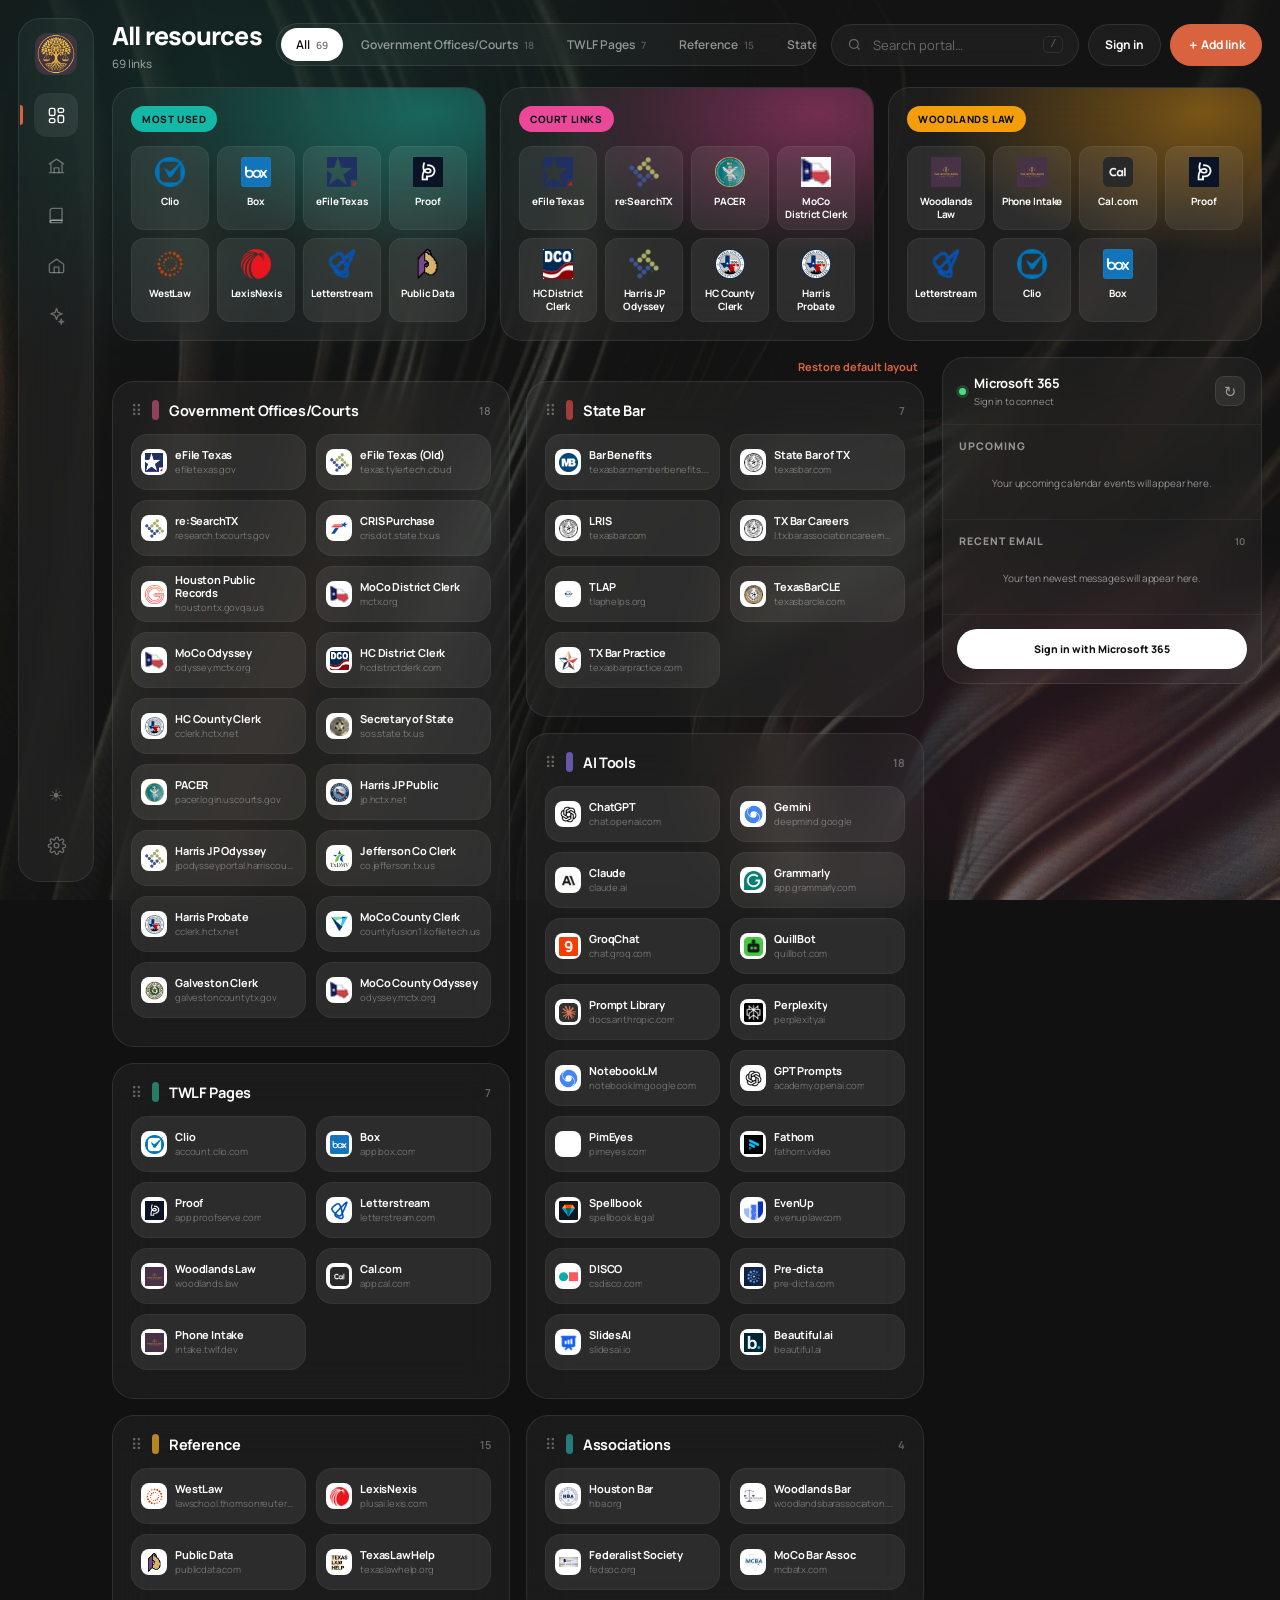
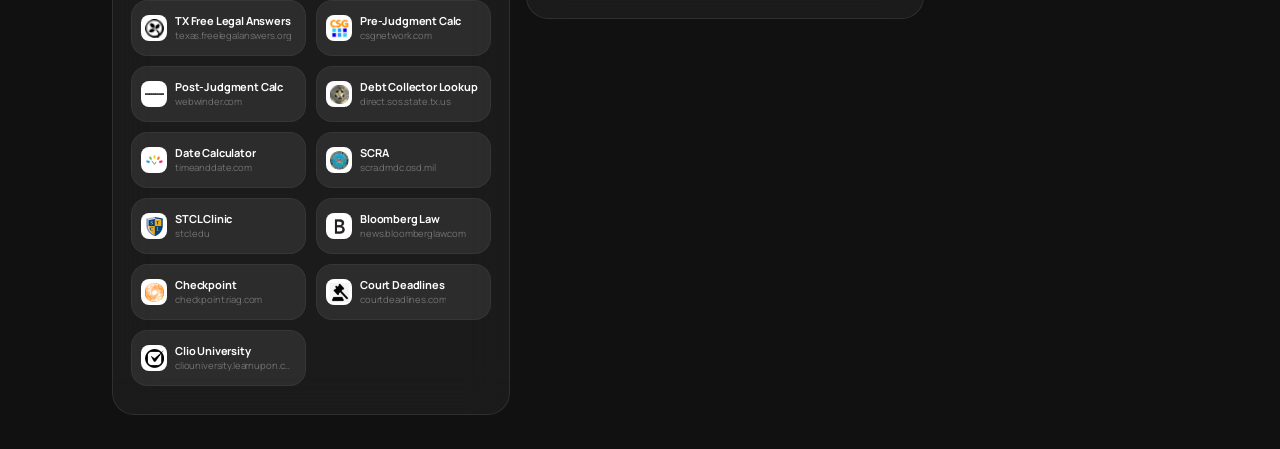
==== index.html @ e949abd0 "Stop showing the click tally on hero tiles The count badge turned a private measure into a visible s" ====
<!doctype html>
<html lang="en" data-theme="dark">
<head>
  <meta charset="utf-8">
  <meta name="viewport" content="width=device-width,initial-scale=1">
  <title>TWLF Work Portal</title>
  <meta name="description" content="The Woodlands Law Firm work portal">
  <link rel="icon" href="favicon.ico?v=20261111.6" sizes="16x16 32x32 48x48">
  <link rel="stylesheet" href="styles.css?v=20261111.6">
  <link rel="stylesheet" href="workspace.css?v=20261111.6">
</head>
<body>
  <div class="shell">
    <nav class="rail" aria-label="Portal sections">
      <a class="mark" href="#" title="TWLF Portal" aria-label="TWLF Portal"><img src="assets/mark.png" alt=""></a>
      <button class="rail-btn" data-category="all" aria-current="page" title="Dashboard">
        <svg viewBox="0 0 24 24"><rect x="3" y="3" width="7" height="9" rx="2"/><rect x="14" y="3" width="7" height="5" rx="2"/><rect x="14" y="12" width="7" height="9" rx="2"/><rect x="3" y="16" width="7" height="5" rx="2"/></svg></button>
      <button class="rail-btn" data-category="govt" title="Courts &amp; filing">
        <svg viewBox="0 0 24 24"><path d="M3 21h18M5 21V10m14 11V10M3 10l9-6 9 6"/><path d="M9 21v-6h6v6"/></svg></button>
      <button class="rail-btn" data-category="reference" title="Research">
        <svg viewBox="0 0 24 24"><path d="M4 5.5A2.5 2.5 0 0 1 6.5 3H19v15H6.5A2.5 2.5 0 0 0 4 20.5Z"/><path d="M4 20.5A2.5 2.5 0 0 1 6.5 18H19v3H6.5A2.5 2.5 0 0 1 4 20.5Z"/></svg></button>
      <button class="rail-btn" data-category="twlf" title="Firm sites">
        <svg viewBox="0 0 24 24"><path d="M3 10.5 12 4l9 6.5V20a1 1 0 0 1-1 1H4a1 1 0 0 1-1-1Z"/><path d="M9 21v-7h6v7"/></svg></button>
      <button class="rail-btn" data-category="ai" title="AI tools">
        <svg viewBox="0 0 24 24"><path d="m12 3 1.9 5.1L19 10l-5.1 1.9L12 17l-1.9-5.1L5 10l5.1-1.9Z"/><path d="M18 16.5 18.8 19 21 19.8 18.8 20.6 18 23l-.8-2.4L15 19.8l2.2-.8Z"/></svg></button>
      <div class="rail-gap"></div>
      <button class="rail-btn" id="theme" aria-label="Switch colour theme" title="Switch theme"><span id="themeIcon">☾</span></button>
      <button class="rail-btn" id="settings" aria-label="Open settings" title="Settings">
        <svg viewBox="0 0 24 24"><circle cx="12" cy="12" r="3"/><path d="M19.9 15.1a1.7 1.7 0 0 0 .3 1.9l.1.1a2 2 0 1 1-2.8 2.8l-.1-.1a1.7 1.7 0 0 0-2.9 1.2v.2a2 2 0 1 1-4 0v-.1a1.7 1.7 0 0 0-2.9-1.2l-.1.1a2 2 0 1 1-2.8-2.8l.1-.1a1.7 1.7 0 0 0-1.2-2.9H3.5a2 2 0 1 1 0-4h.2a1.7 1.7 0 0 0 1.2-2.9l-.1-.1a2 2 0 1 1 2.8-2.8l.1.1a1.7 1.7 0 0 0 2.9-1.2V3.5a2 2 0 1 1 4 0v.2a1.7 1.7 0 0 0 2.9 1.2l.1-.1a2 2 0 1 1 2.8 2.8l-.1.1a1.7 1.7 0 0 0 1.2 2.9h.2a2 2 0 1 1 0 4h-.2a1.7 1.7 0 0 0-1.6 1.1Z"/></svg></button>
    </nav>

    <main class="main">
      <div class="top">
        <div class="page-head"><h1 id="pageTitle">All resources</h1><small id="pageCount"></small></div>
        <nav class="segmented" id="categoryNav" aria-label="Portal categories"></nav>
        <div class="top-right">
          <label class="search"><svg viewBox="0 0 24 24" aria-hidden="true"><circle cx="11" cy="11" r="7"/><path d="m20 20-3.5-3.5"/></svg><input id="search" placeholder="Search portal…" autocomplete="off"><kbd>/</kbd></label>
          <button class="chip" id="account">Sign in</button>
          <button class="chip solid" data-add>＋ Add link</button>
        </div>
      </div>

      <div id="notice"></div>
      <div class="hero" id="hero"></div>

      <div class="board">
        <div class="board-main">
          <div class="board-head"><button class="text-button" id="reset" hidden>Restore default layout</button></div>
          <div id="content"></div>
          <div class="empty" id="empty" hidden><h2>No links found</h2><p>Try another search, or add a new destination.</p><button class="chip solid" data-add>Add link</button></div>
        </div>

        <aside class="activity-sidebar" aria-label="Microsoft 365 activity">
          <div class="activity-head"><div><span class="live-dot"></span><strong>Microsoft 365</strong><small id="activityUpdated">Sign in to connect</small></div><button id="activityRefresh" aria-label="Refresh calendar and email" title="Refresh">↻</button></div>
          <section class="activity-section"><header><h2>Upcoming</h2><span id="calendarCount"></span></header><div id="calendarList" class="activity-list"><div class="activity-empty">Your upcoming calendar events will appear here.</div></div></section>
          <section class="activity-section"><header><h2>Recent email</h2><span>10</span></header><div id="mailList" class="activity-list"><div class="activity-empty">Your ten newest messages will appear here.</div></div></section>
          <button class="activity-signin" id="activitySignIn">Sign in with Microsoft 365</button>
        </aside>
      </div>
    </main>
  </div>

  <div class="modal-backdrop" id="backdrop" hidden>
    <section class="modal" role="dialog" aria-modal="true" aria-labelledby="modalTitle">
      <button class="close" id="close" aria-label="Close">×</button>
      <h2 id="modalTitle">Add a portal link</h2><p id="modalIntro">Add a destination to the TWLF portal.</p>
      <p class="shared-note" id="sharedNote" hidden>This is a firm-wide link, so its name, address and category are the same for everyone. Card size and Most Used are yours alone.</p>
      <form id="form">
        <label>NAME<input name="name" placeholder="e.g. Benefits Portal" required maxlength="60"></label>
        <label>WEB ADDRESS<input name="url" placeholder="https://portal.example.com" required inputmode="url"></label>
        <label>CUSTOM LOGO ADDRESS <span class="optional">OPTIONAL</span><input name="logo" placeholder="https://example.com/logo.png" inputmode="url"></label>
        <label>DESCRIPTION <span class="optional">OPTIONAL</span><textarea name="description" placeholder="What this resource is used for" maxlength="160"></textarea></label>
        <label>CATEGORY<select name="category" id="categorySelect"></select></label>
        <label>CARD SIZE<select name="size"><option value="standard">Medium</option><option value="large">Large</option><option value="small">Small</option></select></label>
        <fieldset class="hero-pick" id="mostUsedSizeLabel"><legend>SHOW IN A HERO CARD</legend>
          <label><input type="radio" name="heroGroup" value="" checked> <span>None</span></label>
          <label><input type="radio" name="heroGroup" value="court"> <span data-hero-label="court">Court Links</span></label>
          <label><input type="radio" name="heroGroup" value="woodlands"> <span data-hero-label="woodlands">Woodlands Law</span></label>
        </fieldset>
        <div class="form-actions"><button type="button" id="cancel">Cancel</button><button class="save" id="saveLink">Add link</button></div>
      </form>
    </section>
  </div>

  <div class="modal-backdrop" id="settingsBackdrop" hidden>
    <section class="modal settings-modal" role="dialog" aria-modal="true" aria-labelledby="settingsTitle">
      <button class="close" id="settingsClose" aria-label="Close">×</button>
      <h2 id="settingsTitle">Portal settings</h2><p>Adjust how much fits across your workspace.</p>
      <label class="range-label">DISPLAY COLUMNS <output id="columnCount">2</output><input id="columns" type="range" min="1" max="4" step="1" value="2"></label>
      <div class="catalog-panel"><strong>Shared catalog</strong><p id="catalogStatus">Loading…</p><button type="button" class="account-button" id="seedCatalog" hidden>Load firm catalog into SharePoint</button></div>
      <div class="hero-settings"><strong>Hero cards</strong>
        <p class="hero-hint">Name, colour, tint and tile size for each card across the top.</p>
        <div id="heroSettings"></div>
        <button type="button" class="account-button" id="publishHero" hidden>Publish hero cards to the firm</button>
      </div>
      <div class="module-list"><strong>Modules</strong><label class="check-label"><input type="checkbox" data-module="microsoft365" checked> MICROSOFT 365 ACTIVITY</label></div>
      <form id="categoryForm" class="category-form"><strong>Add a category</strong><div><input name="name" placeholder="Category name" required maxlength="40"><input name="color" type="color" value="#287b67" aria-label="Category color"><button class="save">Add</button></div></form>
      <div class="account-panel"><div><strong id="accountName">Your portal</strong><p id="accountStatus">Not signed in</p></div><button class="account-button" id="settingsAccount">Sign in</button></div>
      <p class="sync-note">Sign in with your woodlands.law Microsoft 365 account to carry your layout between devices.</p>
    </section>
  </div>

  <script src="https://alcdn.msauth.net/browser/2.35.0/js/msal-browser.min.js" defer></script>
  <script src="auth.js?v=20261111.6" defer></script>
  <script src="settings.js?v=20261111.6" defer></script>
  <script src="catalog.js?v=20261111.6" defer></script>
  <script src="app.js?v=20261111.6" defer></script>
  <script src="modules.js?v=20261111.6" defer></script>
</body>
</html>
---- styles.css ----
@font-face{font-family:Manrope;src:url('assets/manrope.woff2') format('woff2');font-weight:400 800;font-display:swap}
*{box-sizing:border-box}

html{
  --ground:#111111;
  --glass:rgba(255,255,255,.045);
  --glass-strong:rgba(255,255,255,.075);
  --glass-hover:rgba(255,255,255,.14);
  --edge:rgba(255,255,255,.09);
  --edge-soft:rgba(255,255,255,.05);
  --ink:#ffffff;
  --muted:rgba(255,255,255,.52);
  --faint:rgba(255,255,255,.34);
  --teal:#14b8a6;--green:#4ade80;--pink:#ec4899;--amber:#f59e0b;--violet:#8b7cf6;--brand:#d9623f;
  --r-lg:22px;--r-md:16px;--r-sm:11px;
  --blur:blur(22px) saturate(1.35);
  --backdrop-opacity:.42;--backdrop-blend:normal;
  --logo-plate:#ffffff;
  color-scheme:dark;
}
html[data-theme=light]{
  --ground:#eceae4;
  --glass:rgba(255,255,255,.72);
  --glass-strong:rgba(255,255,255,.86);
  --glass-hover:#ffffff;
  --edge:rgba(20,25,32,.10);
  --edge-soft:rgba(20,25,32,.06);
  --ink:#141b22;
  --muted:rgba(20,27,34,.58);
  --faint:rgba(20,27,34,.40);
  --backdrop-opacity:.10;--backdrop-blend:luminosity;
  color-scheme:light;
}

body{
  margin:0;min-height:100vh;background:var(--ground);color:var(--ink);
  font-family:Manrope,system-ui,-apple-system,'Segoe UI',sans-serif;
  font-size:14px;letter-spacing:-.01em;overflow-x:hidden;
}
/* The Unsplash plate sits behind everything; the glass panels blur it. */
body::before{
  content:"";position:fixed;inset:0;z-index:0;pointer-events:none;
  background:url('assets/backdrop.jpg') center/cover no-repeat;
  opacity:var(--backdrop-opacity);mix-blend-mode:var(--backdrop-blend);
}
body::after{
  content:"";position:fixed;inset:0;z-index:0;pointer-events:none;
  background:
    radial-gradient(60% 50% at 18% 8%, rgba(20,184,166,.12), transparent 70%),
    radial-gradient(45% 40% at 88% 85%, rgba(236,72,153,.10), transparent 70%);
}
button,input,select,textarea{font:inherit}
button{cursor:pointer}

.shell{position:relative;z-index:1;display:grid;grid-template-columns:76px minmax(0,1fr);gap:18px;padding:18px;min-height:100vh}
.main{min-width:0}

/* ---------------- rail ---------------- */
.rail{
  position:sticky;top:18px;height:calc(100vh - 36px);
  background:var(--glass);border:1px solid var(--edge);border-radius:var(--r-lg);
  backdrop-filter:var(--blur);-webkit-backdrop-filter:var(--blur);
  display:flex;flex-direction:column;align-items:center;gap:6px;padding:14px 0;
}
.mark{
  width:42px;height:42px;border-radius:12px;overflow:hidden;flex:0 0 auto;
  display:block;margin-bottom:12px;border:1px solid var(--edge);
}
.mark img{width:100%;height:100%;object-fit:cover;display:block}
.rail-btn{
  width:44px;height:44px;border:0;border-radius:13px;background:transparent;color:var(--faint);
  display:grid;place-items:center;transition:.16s;position:relative;flex:0 0 auto;font-size:16px;
}
.rail-btn:hover{background:var(--glass-strong);color:var(--ink)}
.rail-btn[aria-current=page]{background:var(--glass-strong);color:var(--ink)}
.rail-btn[aria-current=page]::before{content:"";position:absolute;left:-14px;top:12px;bottom:12px;width:3px;border-radius:0 3px 3px 0;background:var(--brand)}
.rail-btn svg{width:19px;height:19px;stroke:currentColor;fill:none;stroke-width:1.7;stroke-linecap:round;stroke-linejoin:round}
.rail-gap{margin-top:auto}

/* ---------------- header ---------------- */
.top{display:flex;align-items:center;gap:14px;margin-bottom:16px;flex-wrap:wrap}
.top .segmented{flex:1 1 220px;min-width:0}
.top-right{flex:0 0 auto}
.page-head{min-width:0}
.top h1{margin:0;font-size:25px;font-weight:800;letter-spacing:-.035em;white-space:nowrap}
.page-head small{display:block;font-size:11.5px;font-weight:500;color:var(--muted);letter-spacing:-.01em;margin-top:3px}
.segmented{
  display:flex;gap:3px;padding:4px;background:var(--glass);border:1px solid var(--edge);
  border-radius:999px;backdrop-filter:var(--blur);-webkit-backdrop-filter:var(--blur);
  overflow-x:auto;max-width:100%;scrollbar-width:none;
}
.segmented::-webkit-scrollbar{display:none}
.segmented button{
  border:0;background:transparent;color:var(--muted);font-size:12px;font-weight:600;
  padding:8px 15px;border-radius:999px;white-space:nowrap;transition:.16s;
}
.segmented button:hover{color:var(--ink)}
.segmented button.active{background:var(--ink);color:var(--ground)}
.segmented button span{margin-left:6px;opacity:.5;font-size:10px}
.segmented button.active span{opacity:.6}
.top-right{margin-left:auto;display:flex;align-items:center;gap:9px}
.search{
  display:flex;align-items:center;gap:9px;height:42px;padding:0 15px;min-width:210px;
  background:var(--glass);border:1px solid var(--edge);border-radius:999px;
  backdrop-filter:var(--blur);-webkit-backdrop-filter:var(--blur);
}
.search svg{width:15px;height:15px;stroke:var(--faint);fill:none;stroke-width:2;flex:0 0 auto}
.search input{flex:1;min-width:0;border:0;outline:0;background:transparent;color:var(--ink);font-size:13px}
.search input::placeholder{color:var(--faint)}
.search kbd{color:var(--faint);font-size:10px;border:1px solid var(--edge);border-radius:5px;padding:2px 6px}
.chip{
  height:42px;padding:0 16px;display:inline-flex;align-items:center;gap:8px;white-space:nowrap;
  background:var(--glass);border:1px solid var(--edge);border-radius:999px;color:var(--ink);
  font-size:12px;font-weight:700;backdrop-filter:var(--blur);-webkit-backdrop-filter:var(--blur);transition:.16s;
}
.chip:hover{background:var(--glass-strong)}
.chip.solid{background:var(--brand);border-color:var(--brand);color:#fff}
.chip.solid:hover{filter:brightness(1.08)}
.account-button{
  height:38px;padding:0 14px;background:var(--glass-strong);border:1px solid var(--edge);
  border-radius:999px;color:var(--ink);font-size:11px;font-weight:800;
}
.account-button[title]{max-width:170px;overflow:hidden;text-overflow:ellipsis;white-space:nowrap}
.text-button{border:0;background:transparent;color:var(--brand);font-size:11px;font-weight:700}

/* ---------------- notices ---------------- */
#notice:empty{display:none}
.notice{
  background:color-mix(in srgb,var(--green) 16%,transparent);color:var(--ink);
  border:1px solid color-mix(in srgb,var(--green) 34%,transparent);
  border-radius:var(--r-md);padding:11px 15px;margin-bottom:14px;font-size:12px;
  display:flex;justify-content:space-between;gap:12px;align-items:center;
}
.notice button{border:0;background:transparent;color:inherit;font-size:16px;line-height:1}
.notice.auth-error{background:color-mix(in srgb,#f0506a 15%,transparent);border-color:color-mix(in srgb,#f0506a 38%,transparent)}

/* ---------------- empty state ---------------- */
.empty{text-align:center;padding:64px 20px;color:var(--muted)}
.empty h2{color:var(--ink);margin:8px 0;font-size:18px;letter-spacing:-.02em}
.empty p{margin:0 0 18px;font-size:13px}

/* ---------------- modals ---------------- */
.modal-backdrop{position:fixed;inset:0;z-index:30;background:rgba(6,10,14,.72);display:grid;align-items:safe center;justify-items:center;padding:20px;overflow-y:auto;backdrop-filter:blur(6px)}
.modal-backdrop[hidden]{display:none}
.modal{
  width:min(540px,100%);max-height:calc(100vh - 40px);overflow-y:auto;position:relative;
  background:var(--glass-strong);border:1px solid var(--edge);border-radius:var(--r-lg);padding:28px;
  backdrop-filter:var(--blur);-webkit-backdrop-filter:var(--blur);box-shadow:0 30px 80px rgba(0,0,0,.45);
}
html[data-theme=light] .modal{background:rgba(255,255,255,.96)}
.modal h2{margin:0 0 5px;font-size:21px;font-weight:800;letter-spacing:-.03em}
.modal>p{margin:0 0 22px;color:var(--muted);font-size:12px}
.close{position:absolute;right:14px;top:11px;border:0;background:transparent;color:var(--muted);font-size:24px;line-height:1}
.close:hover{color:var(--ink)}
.modal label{display:flex;flex-direction:column;gap:6px;margin-bottom:14px;color:var(--muted);font-size:9px;font-weight:800;letter-spacing:.1em}
.modal input,.modal select,.modal textarea{
  border:1px solid var(--edge);border-radius:10px;background:var(--glass);color:var(--ink);
  padding:11px 12px;font-size:12.5px;outline:0;letter-spacing:0;font-weight:500;
}
.modal textarea{min-height:74px;resize:vertical}
.modal input:focus,.modal select:focus,.modal textarea:focus{border-color:var(--brand)}
.optional{font-size:8px;font-weight:600;letter-spacing:0;color:var(--faint);margin-left:5px}
.form-actions{border-top:1px solid var(--edge-soft);padding-top:16px;display:flex;justify-content:flex-end;gap:8px}
.form-actions button{height:40px;padding:0 17px;border-radius:999px;border:1px solid var(--edge);background:var(--glass);color:var(--ink);font-size:12px;font-weight:700}
.form-actions .save,.category-form .save{background:var(--brand);border-color:var(--brand);color:#fff}
.check-label{flex-direction:row!important;align-items:center;gap:9px!important}
.check-label input{width:16px;height:16px;accent-color:var(--brand)}
.range-label{display:grid!important;grid-template-columns:1fr auto;gap:10px!important}
.range-label input{grid-column:1/-1;padding:0;accent-color:var(--brand)}
.range-label output{font-size:16px;color:var(--ink);font-weight:800}
.locked-field{opacity:.5}
.locked-field input,.locked-field select,.locked-field textarea{cursor:not-allowed}
.shared-note{margin:0 0 18px!important;padding:11px 13px;border:1px solid var(--edge);border-radius:12px;background:var(--glass);color:var(--muted);font-size:10.5px!important;line-height:1.5}
.shared-note[hidden]{display:none}

.hero-settings,.catalog-panel,.module-list,.category-form{padding:16px 0;border-top:1px solid var(--edge-soft);margin-top:16px}
.hero-settings>strong,.catalog-panel>strong,.module-list>strong,.category-form>strong{display:block;font-size:12.5px;font-weight:700;margin-bottom:8px}
.catalog-panel p{margin:0 0 11px!important;font-size:10.5px!important;color:var(--muted);line-height:1.5}
.catalog-panel p.catalog-error{color:#f0808f}
#seedCatalog[hidden]{display:none}
.category-form>div{display:grid;grid-template-columns:1fr 46px auto;gap:8px}
.category-form input{min-width:0;border:1px solid var(--edge);border-radius:10px;background:var(--glass);color:var(--ink);padding:10px}
.category-form input[type=color]{padding:3px}
.category-form button{border:0;border-radius:10px;padding:0 15px;font-weight:800;font-size:12px}
.account-panel{display:flex;align-items:center;justify-content:space-between;gap:12px;padding:15px;border:1px solid var(--edge);border-radius:var(--r-md);background:var(--glass);margin-top:16px}
.account-panel strong{font-size:13px}
.account-panel p,.sync-note{margin:3px 0 0!important;font-size:10px!important;color:var(--muted);line-height:1.5}
.sync-note{margin-top:12px!important}

@media(max-width:860px){
  .shell{grid-template-columns:1fr;padding:12px;gap:12px}
  .rail{position:static;height:auto;flex-direction:row;justify-content:flex-start;padding:10px 12px;overflow-x:auto}
  .mark{margin-bottom:0;margin-right:6px}
  .rail-gap{margin-top:0;margin-left:auto}
  .rail-btn[aria-current=page]::before{left:12px;right:12px;top:auto;bottom:-10px;width:auto;height:3px;border-radius:3px 3px 0 0}
  .top h1{font-size:21px}
  .top-right{width:100%;margin-left:0}
  .search{flex:1;min-width:0}
}

/* Hero card controls in settings: one row per card. */
.hero-hint{margin:-4px 0 11px!important;font-size:10px!important;color:var(--muted);line-height:1.5}
.hero-row{display:grid;grid-template-columns:1fr 34px 34px 84px;gap:7px;align-items:center;margin-bottom:9px}
.hero-row input,.hero-row select{border:1px solid var(--edge);border-radius:9px;background:var(--glass);color:var(--ink);padding:8px 9px;font-size:11.5px;letter-spacing:0;font-weight:600;min-width:0}
.hero-row input[type=color]{padding:3px;height:34px}
.hero-opacity{grid-column:1/-1;display:grid!important;grid-template-columns:auto 1fr;gap:4px 8px!important;align-items:center;margin:0 0 4px!important;font-size:8.5px!important;color:var(--faint)}
.hero-opacity output{justify-self:end;font-size:9.5px;color:var(--muted);font-weight:800}
.hero-opacity input[type=range]{grid-column:1/-1;padding:0;border:0;background:transparent;accent-color:var(--brand)}

/* Hero membership picker in the link editor. */
.hero-pick{border:1px solid var(--edge);border-radius:12px;padding:11px 13px 9px;margin:0 0 14px;background:var(--glass)}
.hero-pick legend{padding:0 5px;color:var(--muted);font-size:9px;font-weight:800;letter-spacing:.1em}
.hero-pick label{flex-direction:row!important;align-items:center;gap:9px!important;margin:0 0 6px!important;
  color:var(--ink);font-size:12px;font-weight:600;letter-spacing:0}
.hero-pick input[type=radio]{width:15px;height:15px;accent-color:var(--brand);flex:0 0 auto}
.hero-pick label:last-child{margin-bottom:0!important}
#publishHero[hidden]{display:none}
#publishHero{margin-top:4px}
---- workspace.css ----
/* Components rendered by app.js and modules.js, in the glass system. */

/* ---------------- hero ---------------- */
.hero{display:grid;grid-template-columns:repeat(auto-fit,minmax(300px,1fr));gap:14px;margin-bottom:16px}
.hero:empty{display:none}
.feature{
  position:relative;overflow:hidden;border-radius:var(--r-lg);padding:18px;
  border:1px solid var(--edge);background:var(--glass);
  backdrop-filter:var(--blur);-webkit-backdrop-filter:var(--blur);
}
.feature::before{
  content:"";position:absolute;inset:0;z-index:0;
  background:radial-gradient(120% 90% at 85% 10%, color-mix(in srgb,var(--accent) var(--wash,42%),transparent), transparent 62%);
}
.feature>*{position:relative;z-index:1}
.feature .badge{
  display:inline-block;font-size:10px;font-weight:800;letter-spacing:.06em;text-transform:uppercase;
  padding:6px 11px;border-radius:999px;color:var(--badge-ink,#08131a);background:var(--accent);
}
.feature-links{display:grid;grid-template-columns:repeat(var(--hero-cols,4),1fr);gap:8px;margin-top:14px}
.mini{
  position:relative;border-radius:13px;padding:10px 6px 9px;min-width:0;
  display:flex;flex-direction:column;align-items:center;gap:8px;
  background:var(--glass-strong);border:1px solid var(--edge-soft);
  text-decoration:none;color:var(--ink);transition:transform .15s, background .15s, border-color .15s;
}
.mini:hover{background:var(--glass-hover);border-color:color-mix(in srgb,var(--accent) 60%,transparent);transform:translateY(-2px)}
.mini img{width:var(--mini-logo,30px);height:var(--mini-logo,30px);object-fit:contain;flex:0 0 auto}

.mini span{
  font-size:10px;font-weight:700;letter-spacing:-.012em;text-align:center;line-height:1.25;width:100%;overflow-wrap:anywhere;
  /* Two lines keeps every tile the same height however long the name is. */
  display:-webkit-box;-webkit-line-clamp:2;-webkit-box-orient:vertical;overflow:hidden;min-height:calc(2 * 1.25em);
}
.feature .empty-note{font-size:11px;color:var(--faint);margin:14px 0 2px;line-height:1.5}

/* ---------------- board ---------------- */
.board{display:grid;grid-template-columns:minmax(0,1fr) 320px;gap:18px;align-items:start}
.board-main{min-width:0}
.board-head{display:flex;justify-content:flex-end;min-height:18px;margin-bottom:6px}
#reset[hidden]{display:none}
@media(max-width:1180px){.board{grid-template-columns:minmax(0,1fr)}}

#content.dashboard-grid{column-count:var(--display-columns,2);column-gap:16px}
#content.dashboard-grid .category-panel{display:inline-block;width:100%;margin:0 0 16px;break-inside:avoid}
#content.single-category .category-panel{margin:0}
@media(max-width:1180px){#content.dashboard-grid{column-count:1}}

.category-panel{
  background:var(--glass);border:1px solid var(--edge);border-radius:var(--r-lg);padding:18px;
  backdrop-filter:var(--blur);-webkit-backdrop-filter:var(--blur);
  transition:opacity .15s, box-shadow .15s;
}
.category-panel>header{display:flex;align-items:center;gap:10px;margin-bottom:14px}
.category-panel>header[draggable=true]{cursor:grab}
.category-panel>header[draggable=true]:active{cursor:grabbing}
.category-panel.dragging{opacity:.35}
.category-panel.drag-target{box-shadow:0 0 0 2px var(--category),0 18px 40px rgba(0,0,0,.3)}
.category-panel h2{margin:0;font-size:14.5px;font-weight:700;letter-spacing:-.02em}
.category-panel header small{margin-left:auto;color:var(--faint);font-size:11px;font-weight:600}
.category-dot{width:7px;height:20px;border-radius:4px;background:var(--category)}
.drag-handle{color:var(--faint);font-size:15px;line-height:1;user-select:none}
#content.single-category .drag-handle{display:none}
.pinned-panel{column-break-before:avoid}

/* ---------------- link cards ---------------- */
.link-grid{display:grid;grid-template-columns:repeat(auto-fill,minmax(min(100%,var(--card-min,122px)),1fr));grid-auto-flow:dense;grid-auto-rows:.5px;column-gap:10px;row-gap:0;align-items:start}
#content.single-category .link-grid{--card-min:122px}
.link-card{
  position:relative;min-width:0;height:56px;grid-row:span 132;margin-bottom:10px;align-self:start;
  background:var(--glass-strong);border:1px solid var(--edge-soft);border-radius:var(--r-md);
  opacity:0;animation:rise .28s ease forwards;animation-delay:var(--delay);
  transition:transform .15s, border-color .15s, background .15s;
}
.link-card:hover{background:var(--glass-hover);border-color:color-mix(in srgb,var(--accent) 55%,transparent);transform:translateY(-2px)}
.link-card>a{height:100%;padding:7px 9px;display:flex;align-items:center;gap:8px;color:var(--ink);text-decoration:none;overflow:hidden}
.logo{width:26px;height:26px;border-radius:8px;background:var(--logo-plate,#fff);display:grid;place-items:center;flex:0 0 auto;position:relative;overflow:hidden}
.logo img{width:19px;height:19px;object-fit:contain;position:relative;z-index:1}
.fallback{position:absolute;inset:0;display:grid;place-items:center;background:color-mix(in srgb,var(--accent) 16%,#fff);color:var(--accent);font-size:9px;font-weight:900}
.logo.has-logo .fallback{display:none}
.link-copy{min-width:0;display:flex;flex-direction:column;gap:2px;align-self:center}
.link-copy strong{font-size:11px;font-weight:700;letter-spacing:-.015em;line-height:1.18;overflow-wrap:anywhere;display:-webkit-box;-webkit-line-clamp:2;-webkit-box-orient:vertical;overflow:hidden}
.link-copy small{color:var(--faint);font-size:9.5px;line-height:1.2;white-space:nowrap;overflow:hidden;text-overflow:ellipsis}
.description{white-space:normal!important;line-height:1.2;display:-webkit-box;-webkit-line-clamp:1;-webkit-box-orient:vertical}
.open{margin-left:auto;color:var(--faint);font-size:12px}
.most-used-card{overflow:hidden}
.most-used-card::before{content:"";position:absolute;z-index:2;left:-1px;right:-1px;top:-1px;height:3px;background:var(--source-color)}

.link-card.size-large{height:122px;grid-row:span 264}
.link-card.size-large>a{flex-direction:column;align-items:flex-start;gap:10px;padding:14px}
.link-card.size-large .logo{width:46px;height:46px;border-radius:13px}
.link-card.size-large .logo img{width:32px;height:32px}
.link-card.size-large .link-copy{align-self:stretch}
.link-card.size-large .link-copy strong{font-size:13px}
.link-card.size-large .link-copy small{font-size:10.5px}
.link-card.size-large .open{position:absolute;right:14px;bottom:14px;margin:0}
.link-card.size-small{height:40px;grid-row:span 100}
.link-card.size-small>a{padding:6px 10px}
.link-card.size-small .logo{width:22px;height:22px;border-radius:7px}
.link-card.size-small .logo img{width:16px;height:16px}
.link-card.size-small .link-address,.link-card.size-small .description,.link-card.size-small .open{display:none}
.link-card.size-small .link-copy strong{font-size:10px;-webkit-line-clamp:1}

/* Shed the least important line before anything is allowed to clip. */
.link-card{container-type:inline-size;container-name:card}
@container card (max-width:200px){.link-card.size-standard .open{display:none}}
@container card (max-width:250px){.link-card.size-standard .description{display:none}}
@container card (max-width:138px){.link-card.size-standard .link-address{display:none}}
@container card (max-width:155px){.link-card.size-large .description{display:none}}

.remove,.edit,.card-drag{position:absolute;z-index:3;top:5px;width:22px;height:22px;border:0;background:transparent;color:transparent;border-radius:50%;line-height:1;font-size:12px}
.remove{right:5px}.edit{right:29px}.card-drag{right:53px;cursor:grab}
.card-drag:active{cursor:grabbing}
.link-card:hover .remove,.link-card:hover .edit,.link-card:hover .card-drag,
.remove:focus,.edit:focus,.card-drag:focus{color:var(--muted);background:rgba(0,0,0,.35)}
html[data-theme=light] .link-card:hover .remove,html[data-theme=light] .link-card:hover .edit,
html[data-theme=light] .link-card:hover .card-drag{background:rgba(0,0,0,.08)}
.remove:hover{color:#ff7a8a!important}
.edit:hover{color:var(--accent)!important}
.link-card.dragging{opacity:.35}
.link-card.card-drag-target{box-shadow:0 0 0 2px var(--accent)}
@keyframes rise{to{opacity:1}}

/* ---------------- activity sidebar ---------------- */
.activity-sidebar{
  position:sticky;top:18px;background:var(--glass);border:1px solid var(--edge);
  border-radius:var(--r-lg);overflow:hidden;backdrop-filter:var(--blur);-webkit-backdrop-filter:var(--blur);
}
.module-microsoft365-off .activity-sidebar{display:none}
.module-microsoft365-off .board{grid-template-columns:minmax(0,1fr)}
.activity-head{display:flex;align-items:center;justify-content:space-between;padding:16px;border-bottom:1px solid var(--edge-soft)}
.activity-head>div{display:grid;grid-template-columns:auto 1fr;align-items:center;gap:3px 8px}
.activity-head strong{font-size:13px;font-weight:700}
.activity-head small{grid-column:2;color:var(--muted);font-size:9.5px}
.live-dot{width:7px;height:7px;border-radius:50%;background:var(--green);box-shadow:0 0 0 3px color-mix(in srgb,var(--green) 18%,transparent);grid-row:1/3}
.activity-head button{width:30px;height:30px;border:1px solid var(--edge);border-radius:9px;background:var(--glass-strong);color:var(--muted);font-size:15px}
.activity-head button.spinning{animation:spin .8s linear infinite}
.activity-section{padding:14px 16px;border-bottom:1px solid var(--edge-soft)}
.activity-section>header{display:flex;align-items:center;justify-content:space-between;margin-bottom:9px}
.activity-section h2{margin:0;font-size:10.5px;font-weight:800;text-transform:uppercase;letter-spacing:.09em;color:var(--muted)}
.activity-section header span{color:var(--faint);font-size:9.5px;font-weight:700}
.activity-list{display:flex;flex-direction:column;gap:3px;max-height:330px;overflow:auto}
.calendar-item,.mail-item{display:flex;flex-direction:column;gap:3px;padding:9px;border-radius:11px;color:var(--ink);text-decoration:none}
.calendar-item:hover,.mail-item:hover{background:var(--glass-strong)}
.calendar-item strong,.mail-item strong{font-size:11.5px;font-weight:700;line-height:1.25}
.calendar-item small,.event-date,.mail-item time{font-size:9px;color:var(--faint)}
.event-date{color:var(--brand);font-weight:800;text-transform:uppercase;letter-spacing:.05em}
.mail-item>span{display:flex;justify-content:space-between;gap:8px}
.mail-item time{white-space:nowrap}
.mail-item p{margin:0;color:var(--muted);font-size:10px;white-space:nowrap;overflow:hidden;text-overflow:ellipsis}
.mail-item.unread{background:color-mix(in srgb,var(--brand) 12%,transparent)}
.mail-item.unread strong::before{content:"";display:inline-block;width:5px;height:5px;border-radius:50%;background:var(--brand);margin-right:6px;vertical-align:1px}
.activity-empty,.activity-error{padding:14px 8px;color:var(--muted);font-size:10px;line-height:1.5;text-align:center}
.activity-error{color:#f0808f}
.activity-signin{margin:14px;width:calc(100% - 28px);height:40px;border:0;border-radius:999px;background:var(--ink);color:var(--ground);font-size:10.5px;font-weight:800}
.activity-signin[hidden]{display:none}
@keyframes spin{to{transform:rotate(360deg)}}

@media(max-width:1180px){
  .activity-sidebar{position:static;display:grid;grid-template-columns:1fr 1fr}
  .activity-head{grid-column:1/-1}
  .activity-section{border-right:1px solid var(--edge-soft)}
  .activity-signin{grid-column:1/-1}
}
@media(max-width:860px){
  .activity-sidebar{grid-template-columns:1fr}
  .activity-head,.activity-signin{grid-column:1}
  .activity-section{border-right:0}
  .link-grid,#content.single-category .link-grid{--card-min:158px}
}
@media(max-width:520px){
  .link-grid,#content.single-category .link-grid{--card-min:140px}
  .feature-links{grid-template-columns:repeat(3,1fr)}
}
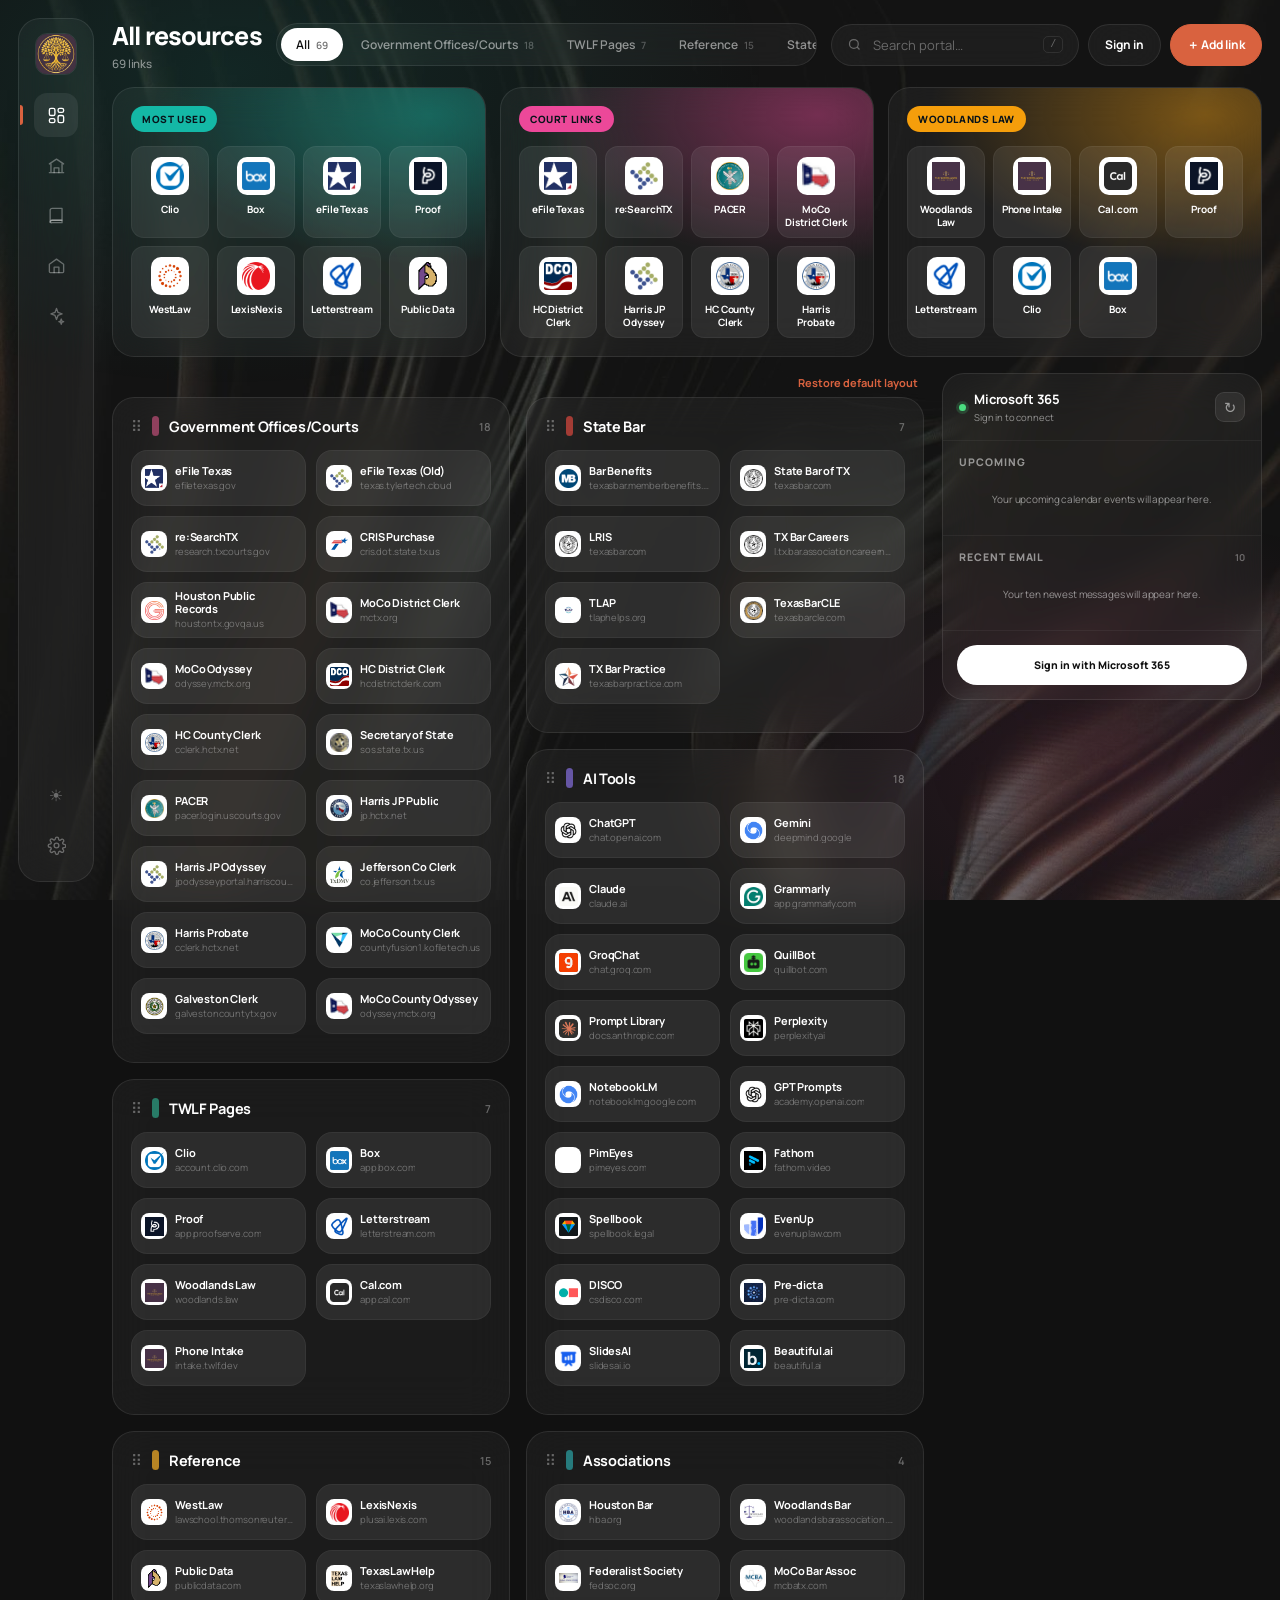
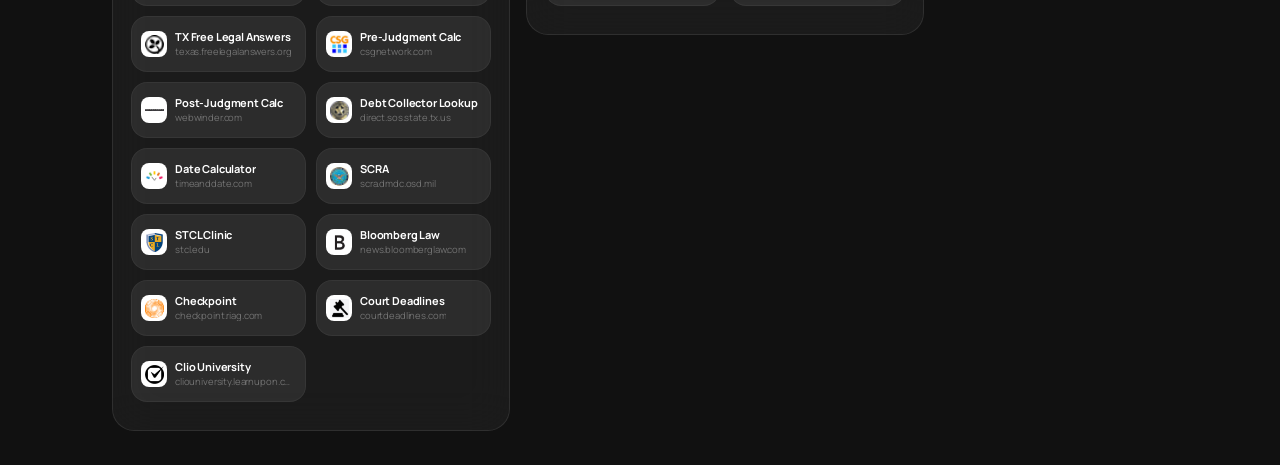
==== commit d18ec469: "Put a light plate behind each hero icon Many of these marks are dark or transparent and all but disa" ====
--- a/index.html
+++ b/index.html
@@ -5,9 +5,9 @@
   <meta name="viewport" content="width=device-width,initial-scale=1">
   <title>TWLF Work Portal</title>
   <meta name="description" content="The Woodlands Law Firm work portal">
-  <link rel="icon" href="favicon.ico?v=20261111.6" sizes="16x16 32x32 48x48">
-  <link rel="stylesheet" href="styles.css?v=20261111.6">
-  <link rel="stylesheet" href="workspace.css?v=20261111.6">
+  <link rel="icon" href="favicon.ico?v=20261111.10" sizes="16x16 32x32 48x48">
+  <link rel="stylesheet" href="styles.css?v=20261111.10">
+  <link rel="stylesheet" href="workspace.css?v=20261111.10">
 </head>
 <body>
   <div class="shell">
@@ -87,7 +87,7 @@
       <button class="close" id="settingsClose" aria-label="Close">×</button>
       <h2 id="settingsTitle">Portal settings</h2><p>Adjust how much fits across your workspace.</p>
       <label class="range-label">DISPLAY COLUMNS <output id="columnCount">2</output><input id="columns" type="range" min="1" max="4" step="1" value="2"></label>
-      <div class="catalog-panel"><strong>Shared catalog</strong><p id="catalogStatus">Loading…</p><button type="button" class="account-button" id="seedCatalog" hidden>Load firm catalog into SharePoint</button></div>
+      <div class="catalog-panel"><strong>Shared catalog</strong><p id="catalogStatus">Loading…</p><button type="button" class="account-button" id="seedCatalog" hidden>Load firm catalog into SharePoint</button><button type="button" class="account-button" id="publishDescriptions" hidden>Add missing link descriptions</button></div>
       <div class="hero-settings"><strong>Hero cards</strong>
         <p class="hero-hint">Name, colour, tint and tile size for each card across the top.</p>
         <div id="heroSettings"></div>
@@ -101,10 +101,10 @@
   </div>
 
   <script src="https://alcdn.msauth.net/browser/2.35.0/js/msal-browser.min.js" defer></script>
-  <script src="auth.js?v=20261111.6" defer></script>
-  <script src="settings.js?v=20261111.6" defer></script>
-  <script src="catalog.js?v=20261111.6" defer></script>
-  <script src="app.js?v=20261111.6" defer></script>
-  <script src="modules.js?v=20261111.6" defer></script>
+  <script src="auth.js?v=20261111.10" defer></script>
+  <script src="settings.js?v=20261111.10" defer></script>
+  <script src="catalog.js?v=20261111.10" defer></script>
+  <script src="app.js?v=20261111.10" defer></script>
+  <script src="modules.js?v=20261111.10" defer></script>
 </body>
 </html>
--- a/styles.css
+++ b/styles.css
@@ -2,6 +2,7 @@
 *{box-sizing:border-box}
 
 html{
+  --field:#1b2029;
   --ground:#111111;
   --glass:rgba(255,255,255,.045);
   --glass-strong:rgba(255,255,255,.075);
@@ -19,6 +20,7 @@
   color-scheme:dark;
 }
 html[data-theme=light]{
+  --field:#ffffff;
   --ground:#eceae4;
   --glass:rgba(255,255,255,.72);
   --glass-strong:rgba(255,255,255,.86);
@@ -216,3 +218,13 @@
 .hero-pick label:last-child{margin-bottom:0!important}
 #publishHero[hidden]{display:none}
 #publishHero{margin-top:4px}
+#publishDescriptions[hidden]{display:none}
+#publishDescriptions{margin-top:6px}
+.catalog-panel .account-button+.account-button{margin-left:0}
+
+/* Native dropdowns need a solid, opaque surface: the popup list inherits the
+   select's background, and glass left white options on a white list. */
+select{color-scheme:inherit}
+.modal select,.hero-row select{background:var(--field);color:var(--ink)}
+.modal select option,.hero-row select option{background:var(--field);color:var(--ink)}
+.modal select optgroup,.hero-row select optgroup{background:var(--field);color:var(--ink)}
--- a/workspace.css
+++ b/workspace.css
@@ -25,9 +25,15 @@
   text-decoration:none;color:var(--ink);transition:transform .15s, background .15s, border-color .15s;
 }
 .mini:hover{background:var(--glass-hover);border-color:color-mix(in srgb,var(--accent) 60%,transparent);transform:translateY(-2px)}
-.mini img{width:var(--mini-logo,30px);height:var(--mini-logo,30px);object-fit:contain;flex:0 0 auto}
-
-.mini span{
+/* A light plate behind the mark only — many of these logos are dark or
+   transparent and vanish against the glass. Sized to the icon, never the title. */
+.mini-plate{
+  width:var(--mini-logo,38px);height:var(--mini-logo,38px);flex:0 0 auto;
+  border-radius:10px;background:var(--logo-plate,#fff);display:grid;place-items:center;overflow:hidden;
+}
+.mini-plate img{width:76%;height:76%;object-fit:contain}
+
+.mini span:not(.mini-plate){
   font-size:10px;font-weight:700;letter-spacing:-.012em;text-align:center;line-height:1.25;width:100%;overflow-wrap:anywhere;
   /* Two lines keeps every tile the same height however long the name is. */
   display:-webkit-box;-webkit-line-clamp:2;-webkit-box-orient:vertical;overflow:hidden;min-height:calc(2 * 1.25em);
@@ -172,3 +178,43 @@
   .link-grid,#content.single-category .link-grid{--card-min:140px}
   .feature-links{grid-template-columns:repeat(3,1fr)}
 }
+
+/* ---------------- single-category pages ----------------
+   Every card here is the full, descriptive treatment: a large logo, the name,
+   the address, and the description beneath. Per-user card sizes deliberately
+   do not apply — those are for packing the dashboard, and this view is for
+   reading. The masonry spans are switched off since every card is one shape. */
+#content.single-category .link-grid{
+  --card-min:304px;grid-auto-flow:row;grid-auto-rows:auto;row-gap:10px;column-gap:10px;
+}
+#content.single-category .link-card,
+#content.single-category .link-card.size-small,
+#content.single-category .link-card.size-large{
+  height:auto;min-height:92px;grid-row:auto;margin-bottom:0;
+}
+#content.single-category .link-card>a{
+  flex-direction:row;align-items:flex-start;gap:13px;padding:14px;height:auto;
+}
+#content.single-category .logo,
+#content.single-category .link-card.size-small .logo,
+#content.single-category .link-card.size-large .logo{width:52px;height:52px;border-radius:14px}
+#content.single-category .logo img,
+#content.single-category .link-card.size-small .logo img,
+#content.single-category .link-card.size-large .logo img{width:36px;height:36px}
+#content.single-category .fallback{font-size:14px}
+#content.single-category .link-copy{align-self:stretch;gap:2px;flex:1}
+#content.single-category .link-copy strong,
+#content.single-category .link-card.size-small .link-copy strong,
+#content.single-category .link-card.size-large .link-copy strong{font-size:14px;-webkit-line-clamp:2}
+/* These beat both the size-small blanket rule and the narrow-card container
+   queries, which exist to shed content the dashboard has no room for. */
+#content.single-category .link-card .link-address{
+  display:block;font-size:10.5px;color:var(--faint);
+  white-space:nowrap;overflow:hidden;text-overflow:ellipsis;
+}
+#content.single-category .link-card .description{
+  display:-webkit-box;-webkit-line-clamp:2;-webkit-box-orient:vertical;overflow:hidden;
+  margin-top:4px;font-size:11px;line-height:1.4;color:var(--muted);
+}
+#content.single-category .link-card .open{align-self:flex-start;margin-left:0;font-size:12px}
+@media(max-width:620px){#content.single-category .link-grid{--card-min:100%}}
